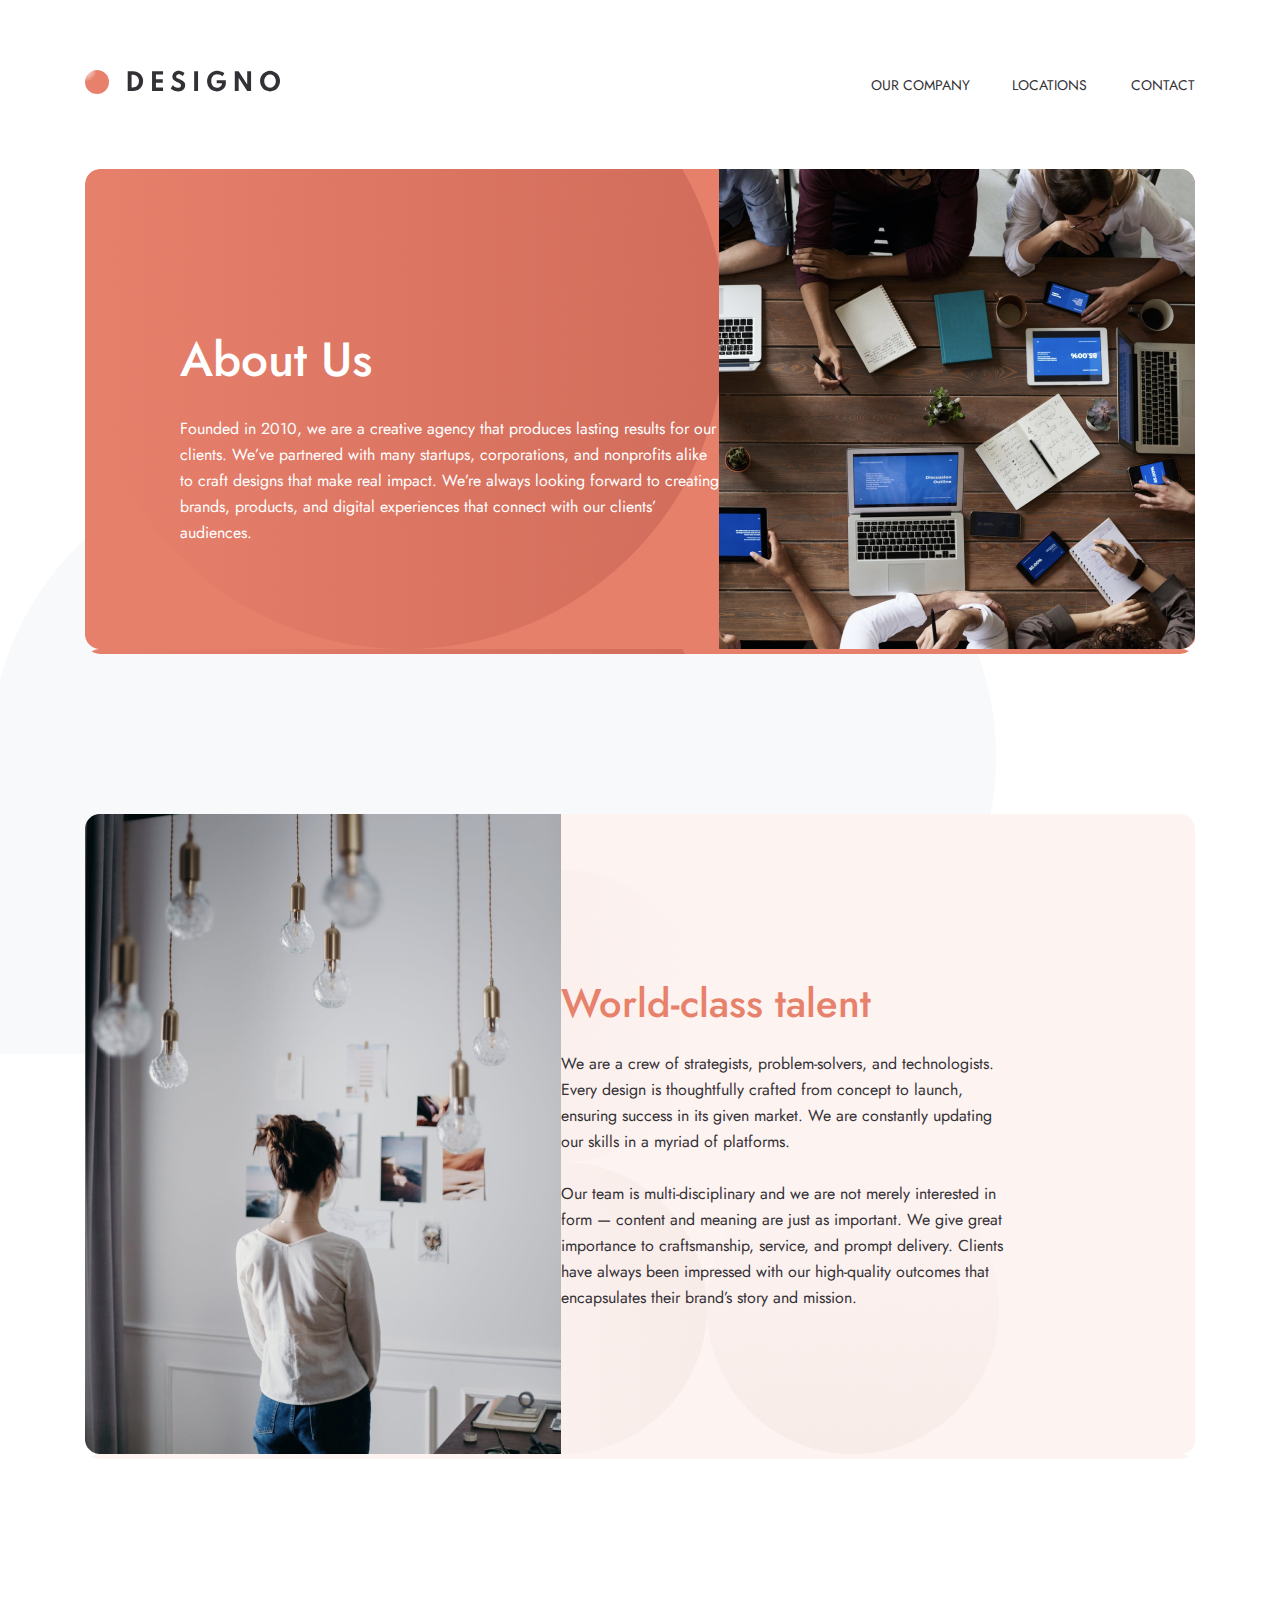
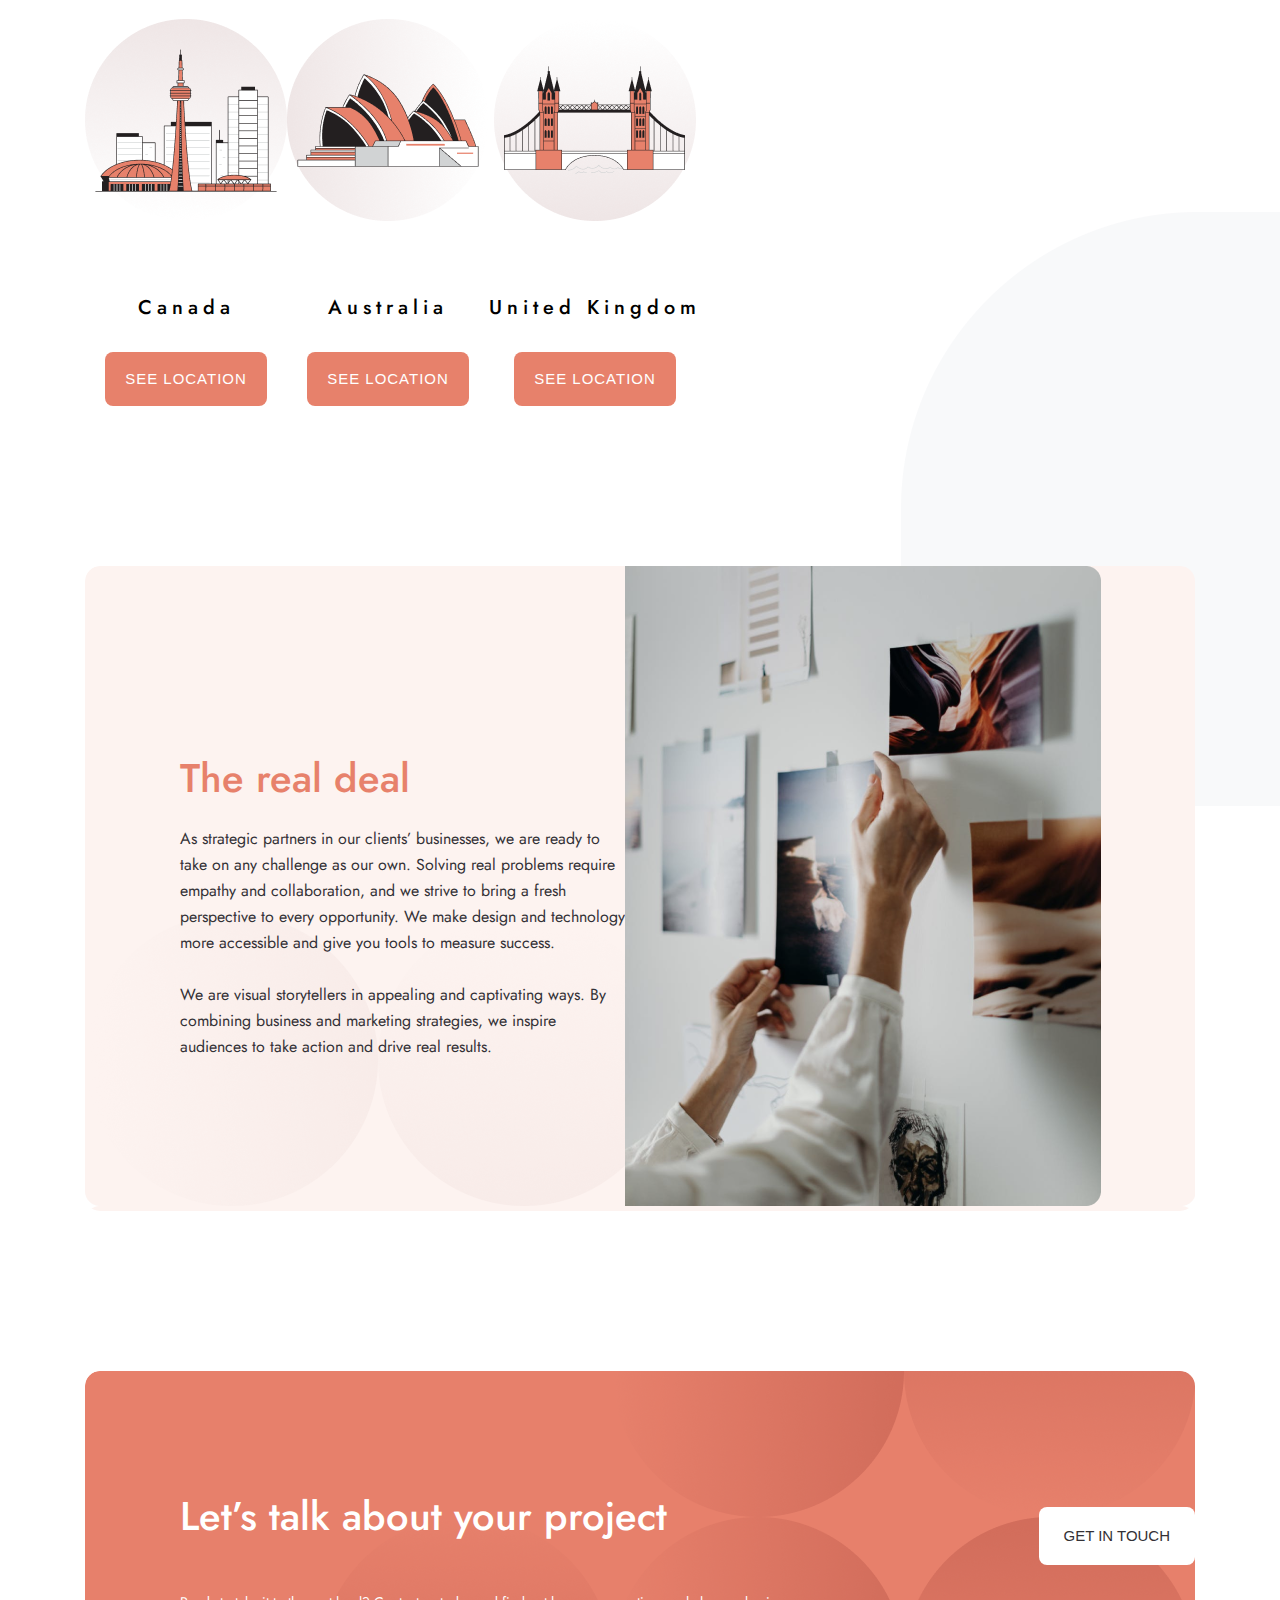
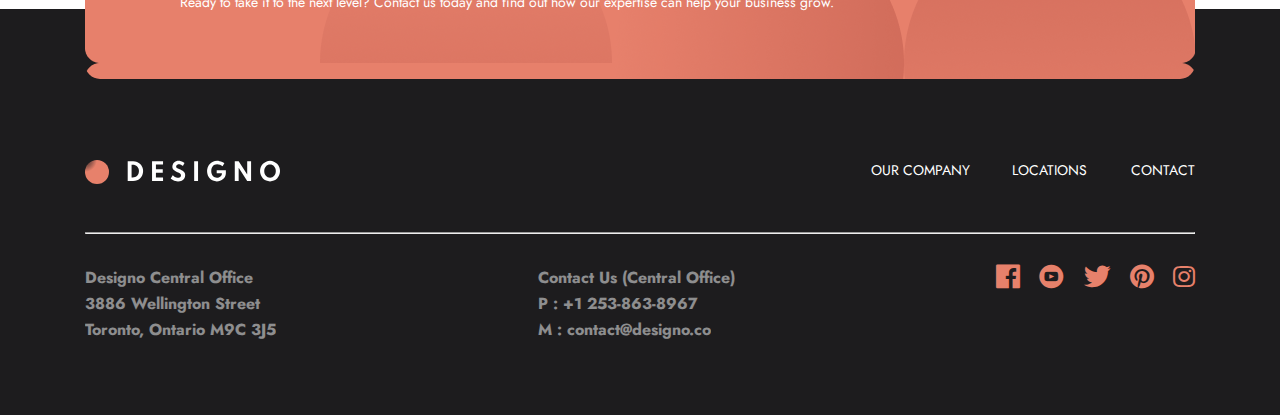
==== aboutUs.html @ 92f4d73f "changed file names" ====
<!DOCTYPE html>
<html lang="en">

<head>
    <meta charset="UTF-8">
    <meta http-equiv="X-UA-Compatible" content="IE=edge">
    <meta name="viewport" content="width=device-width, initial-scale=1.0">
    <title>Our company</title>
    <link href="https://cdn.jsdelivr.net/npm/bootstrap@5.0.2/dist/css/bootstrap.min.css" rel="stylesheet"
        integrity="sha384-EVSTQN3/azprG1Anm3QDgpJLIm9Nao0Yz1ztcQTwFspd3yD65VohhpuuCOmLASjC" crossorigin="anonymous">
        <link rel="stylesheet" href="css/min-main.css">
        <link rel="stylesheet" href="css/min-responcive.css">
    <link rel="icon" href="./img/favicon.svg" type="image/x-icon">

</head>

<body>
    <!-- Header -->

    <header id="mainHeader" class="main-header">
        <div class="container">
            <div class="row">
                <div class="col-lg-4">
                    <a href="homePage.html"
                        class="logo"><img class="multi-logo" src="./img/logo.svg" alt="designo-multi-logo"></a>
                </div>
                <button class="menu-toggle close" onclick="closeMenu()"><img src="img/close.svg" alt="close"></button>
                <button class="menu-toggle open" onclick="openMenu()"><img src="img/menu.svg" alt="menu"></button>
                <div class="col-lg-4">
                    <nav id="mainnav" class="main-nav">
                        <a href="aboutUs.html"
                            class="main-nav-link">OUR COMPANY</a>
                        <a href="location.html"
                            class="main-nav-link">LOCATIONS</a>
                        <a href="contactUs.html"
                            class="main-nav-link">CONTACT</a>
                    </nav>
                </div>
            </div>
        </div>
    </header>



    <!-- About us -->

    <div class="container">
        <section class="about-us">
            <div class="row">
                <div class="col-lg-6 whenWasFounded">
                    <h1 class="aboutUs">About Us</h1>
                    <p class="founded">Founded in 2010, we are a creative agency that produces lasting results for our
                        clients. We’ve
                        partnered with many startups, corporations, and nonprofits alike to craft designs that make real
                        impact. We’re always looking forward to creating brands, products, and digital experiences that
                        connect with our clients’ audiences.</p>
                </div>
                <div class="col-lg-6">
                    <img src="img/groupWork.png" alt="teamWork">
                </div>
            </div>
        </section>
    </div>



    <!-- Talent -->

    <div class="container">
        <section class="talent">
            <div class="row">
                <div class="col-lg-6">
                    <img src="img/talent.png" alt="talent">
                </div>
                <div class="col-lg-6">
                    <h2 class="worldTalent">World-class talent</h2>
                    <p class="weAre">We are a crew of strategists, problem-solvers, and technologists. Every design is
                        thoughtfully
                        crafted from concept to launch, ensuring success in its given market. We are constantly updating
                        our skills in a myriad of platforms. <br> <br>

                        Our team is multi-disciplinary and we are not merely interested in form — content and meaning
                        are just as important. We give great importance to craftsmanship, service, and prompt delivery.
                        Clients have always been impressed with our high-quality outcomes that encapsulates their
                        brand’s story and mission.</p>
                </div>
            </div>
        </section>
    </div>


    <!-- Locations -->

    <div class="container">
        <section class="locations">
            <div class="row">
                <div class="col-lg-4">
                    <img class="capitals" src="img/canada.png" alt="canada">
                    <h3 class="capital">Canada</h3>
                    <button type="button" class="cities">See location</button>
                </div>
                <div class="col-lg-4">
                    <img class="capitals" src="img/australia.png" alt="australia">
                    <h3 class="capital">Australia</h3>
                    <button type="button" class="cities">See location</button>
                </div>
                <div class="col-lg-4">
                    <img class="capitals" src="img/united kingdom.png" alt="united kingdom">
                    <h3 class="capital">United Kingdom</h3>
                    <button type="button" class="cities">See location</button>
                </div>
            </div>
        </section>
    </div>


    <!-- Deal -->

    <div class="container">
        <section class="deal">
            <div class="row">
                <div class="col-lg-6">
                    <h4 class="realDeal">The real deal</h4>
                    <p class="businessPartners">As strategic partners in our clients’ businesses, we are ready to take on any challenge as our
                        own. Solving real problems require empathy and collaboration, and we strive to bring a fresh
                        perspective to every opportunity. We make design and technology more accessible and give you
                        tools to measure success. <br> <br>

                        We are visual storytellers in appealing and captivating ways. By combining business and
                        marketing strategies, we inspire audiences to take action and drive real results.</p>
                </div>
                <div class="col-lg-6 aboutDeal">
                    <img src="img/pageAbout fourthSection second.png" alt="deal">
                </div>
            </div>
        </section>
    </div>


    <!-- Last section -->

    <div class="container">
        <section class="last-section">
            <div class="row">
                <div class="col-lg-5">
                    <h4>Let’s talk about your project</h4>
                    <p>Ready to take it to the next level? Contact us today and find out how our expertise can help
                        your business grow.</p>
                </div>
                <div class="col-lg-4">
                    <button type="button" class="btn">Get in touch</button>
                </div>
            </div>
        </section>
    </div>

    <!-- Main footer -->

    <footer class="main-footer">
        <div class="container">
            <div class="mainFooter-top">
                <div class="row">
                    <div class="col-lg-4">
                        <a href="#"><img src="img/footer logo.svg" alt="footer logo"></a>
                    </div>
                    <hr class="logoLine">
                    <div class="col-lg-4">
                        <nav id="mainnav" class="main-footer-nav">
                            <a href="file:///C:/Users/UltraShopUZ/Documents/GitHub/designo-multi-page-website/index2.html" class="main-nav-link">OUR COMPANY</a>
                            <a href="file:///C:/Users/UltraShopUZ/Documents/GitHub/designo-multi-page-website/index3.html" class="main-nav-link">LOCATIONS</a>
                            <a href="file:///C:/Users/UltraShopUZ/Documents/GitHub/designo-multi-page-website/index4.html" class="main-nav-link">CONTACT</a>
                        </nav>
                    </div>
                </div>
            </div>
            <hr class="linkLine">
            <div class="mainFooter-bottom">
                <div class="row">
                    <div class="col-lg-4 link-info">
                        <a href="#">Designo Central Office <br>
                            3886 Wellington Street <br> Toronto, Ontario M9C 3J5</a>
                    </div>
                    <div class="col-lg-4">
                        <a href="#">Contact Us (Central Office) <br><a href="tel:+12538638967"> P : +1 253-863-8967</a>
                            <br><a href="mailto:contact@designo.co">M : contact@designo.co</a> </a>
                    </div>
                    <div class="col-lg-4 link-info">
                        <div class="social-sets">
                            <a target="_blank" href="https://www.facebook.com/"><span class="icon-facebook"></span></a>
                            <a target="_blank" href="https://www.youtube.com/"><span class="icon-you-tube"></span></a>
                            <a target="_blank" href="https://www.twitter.com/"><span class="icon-twitter"></span></a>
                            <a target="_blank" href="https://www.pinterest.com/"><span
                                    class="icon-pinterest"></span></a>
                            <a target="_blank" href="https://www.instagram.com/"><span
                                    class="icon-instagram"></span></a>
                        </div>
                    </div>
                </div>
            </div>
        </div>
    </footer>


    <script>
        const menu = document.getElementById('mainnav');
        const header = document.getElementById('mainHeader');
    

        function openMenu() {
            menu.style.display = 'block';
            header.classList = 'main-header on';
        }

        function closeMenu() {
            menu.style.display = 'none';
            header.classList = 'main-header';
        } 
    </script>

</body>

</html>
---- css/min-main.css ----
@import url(https://fonts.googleapis.com/css2?family=Jost:wght@400;500;700&display=swap);@import url(style.css);body{font-family:Jost,sans-serif;margin:0}:root{font-size:14px}.container{max-width:1110px;margin:0 auto}.row{display:flex}a{text-decoration:none}.btn{padding:18px 25px;border:none;font-size:1.07rem;font-weight:500;line-height:1.57rem;color:#333136;background-color:#fff;border-radius:8px;text-transform:uppercase;cursor:pointer;transition:all .5s ease}.btn:hover{background-color:#ffad9b;color:#fff}.main-header{padding:70px 0}.menu{display:none}.main-header .row{justify-content:space-between;align-items:center}.main-nav-link{color:#333136;font-size:1rem;display:inline-block;position:relative}.menu-toggle{display:none}.main-nav-link:hover{color:#000}.main-nav-link::after{content:'';position:absolute;bottom:-8px;left:0;width:100%;height:1px;background-color:#000;transform:scaleX(0);transition:transform .3s ease-in-out}.main-nav-link:hover::after{transform:scaleX(1)}.main-nav-link:nth-child(1){margin:0 18px}.main-nav-link:nth-child(2){margin:0 20px}.main-nav-link:nth-child(3){margin:0 0 0 20px}.menu-toggle{display:none}.intro-section{background-image:url(../img/bg1.jpg);border-radius:15px;margin-bottom:160px;position:relative}.intro-section::after{content:'';background:url(../img/bg-after-1.png);background-position:left;background-repeat:no-repeat;width:1006px;height:594px;position:absolute;bottom:-400px;left:-95px;z-index:-1}.intro-section .main-title{font-weight:500;font-size:3.42rem;line-height:48px;color:#fff;margin-bottom:11px}.intro-section .page-text{font-weight:400;font-size:1.14rem;line-height:26px;color:#fff;margin-bottom:40px}.intro-section .first{padding-top:145px;padding-left:65px}.intro-section .second{padding-left:135px;padding-top:139px}.second-section{margin-bottom:160px}.second-section .col-lg-6{position:relative}.second-article,.second-section .first-article{position:relative}.second-section .first-article{margin-bottom:24px}.second-section .col-lg-6 .texts{position:absolute;top:40%;color:#fff;text-align:center;width:100%}.second-section .design{position:relative}.second-section .design:hover::before{display:block}.second-section .design::before{content:'';position:absolute;background-color:rgba(255,173,155,.8);top:0;right:-7px;left:0;height:100%;border-radius:15px;display:none}.second-section .col-lg-6::before:hover{display:block}.second-section .appDesign{position:relative}.second-section .appDesign::before{content:'';position:absolute;background-color:rgba(255,173,155,.8);top:0;right:-7px;left:0;height:100%;border-radius:15px;display:none}.second-section .appDesign:hover::before{display:block}.second-section .graphicDesign{position:relative}.second-section .graphicDesign::before{content:'';position:absolute;background-color:rgba(255,173,155,.8);top:0;right:-7px;left:0;height:100%;border-radius:15px;display:none}.second-section .graphicDesign:hover::before{display:block}.second-section .col-lg-6 .texts h2{color:#fff;font-weight:500;font-size:2.85rem;line-height:48px;letter-spacing:2px;margin-bottom:24px}.second-section .col-lg-6 .texts p{color:#fff;font-weight:500;font-size:1.07rem;line-height:21.68px;letter-spacing:5px}.third-section::after{content:'';background:url(../img/bg-after-2.png);background-position:right;background-repeat:no-repeat;width:1006px;height:594px;position:absolute;bottom:-295px;right:-215px;z-index:-1}.third-section{margin-bottom:160px;position:relative}.third-section .col-lg-4{text-align:center}.third-section .col-lg-4 img{margin-bottom:48px}.third-section .col-lg-4 h3{margin-bottom:32px;font-size:1.42rem;font-weight:500;line-height:26px;letter-spacing:5px}.third-section .col-lg-4 p{font-size:1.14rem;font-weight:400;line-height:26px}.last-section .row{justify-content:space-between;align-items:center}.last-section{background:url('../img/last\ section\ bg.png');padding-top:72px;padding-left:95px;padding-bottom:50px;border-radius:15px;position:relative}.last-section .col-lg-5 h4{color:#fff;font-size:2.85rem;font-weight:500;line-height:40px}.last-section .col-lg-5 p{color:#fff;font-size:1.14remm;font-weight:400;line-height:26px}.last-section .col-lg-4{text-align:center}.main-footer{background-color:#1d1c1e;margin-top:-70px;padding-top:151px;padding-bottom:72px}.logoLine{display:none}.main-footer .row{justify-content:space-between}.main-footer .main-footer-nav a{color:#fff}.main-footer .mainFooter-bottom{color:#fff}.mainFooter-bottom .social-sets{text-align:end}.main-footer .main-nav-link::after{content:'';position:absolute;bottom:-8px;left:0;width:100%;height:1px;background-color:#fff;transform:scaleX(0);transition:transform .3s ease-in-out}.main-nav-link:hover::after{transform:scaleX(1)}.mainFooter-bottom .col-lg-4:not(:nth-child(3)) a{font-weight:700;font-size:1.14rem;line-height:26px;color:#fff;opacity:50%}.mainFooter-bottom .social-sets span{color:#e7816b;font-size:1.71rem;transition:all .5s ease-in-out}.mainFooter-bottom .social-sets span:hover{color:#ffad9b}.mainFooter-bottom .social-sets a:not(:nth-child(5)){margin-right:15px}hr{color:#fff;margin-top:40px;margin-bottom:31px}.about-us{background-image:url('../img/pageAbout\ firstSection.png');border-radius:15px;position:relative;margin-bottom:160px}.about-us::after{content:'';background:url(../img/bg-after-1.png);background-position:left;background-repeat:no-repeat;width:1006px;height:594px;position:absolute;bottom:-400px;left:-95px;z-index:-1}.about-us .col-lg-6:not(:nth-child(1)){text-align:end}.whenWasFounded{padding-top:135px;padding-left:95px}.about-us .aboutUs{font-weight:500;font-size:3.42rem;line-height:48px;color:#fff}.about-us .founded{color:#fff;font-weight:400;font-size:1.14rem;line-height:26px}.talent{background-image:url('../img/pageAbout\ secondSection.png');border-radius:15px;margin-bottom:160px}.talent .row{align-items:center}.worldTalent{color:#e7816b;font-size:2.85rem;font-weight:500;line-height:48px;margin-bottom:24px}.weAre{color:#333136;font-size:1.14rem;font-weight:400;line-height:26px;width:445px}.locations{position:relative;margin-bottom:160px}.locations::after{content:'';background:url(../img/bg-after-1.png);background-position:left;background-repeat:no-repeat;width:509px;height:594px;position:absolute;bottom:-400px;right:-215px;z-index:-1}.locations .row{text-align:center}.locations .capitals{margin-bottom:48px}.locations .capital{margin-bottom:32px;font-weight:500;font-size:1.42rem;line-height:26px;letter-spacing:5px}.cities{background-color:#e7816b;color:#fff;padding:16px 20px;border:none;border-radius:8px;font-size:1.07rem;font-weight:500;line-height:21.68px;letter-spacing:1px;text-transform:uppercase;transition:background-color .5s ease-in-out}.cities:hover{background-color:#ffad9b}.deal{background-image:url('../img/pageAbout\ fourthSection.png');border-radius:15px;margin-bottom:160px}.deal .row{align-items:center}.aboutDeal{text-align:end}.deal .col-lg-6:nth-child(1){padding-left:95px}.realDeal{color:#e7816b;font-size:2.85rem;font-weight:500;line-height:48px;margin-bottom:24px}.businessPartners{color:#333136;font-weight:400;font-size:1.14rem;line-height:26px;width:445px}.location{margin-bottom:32px}.location .cityNames{background-image:url('../img/local\ section\ bg.png');background-repeat:no-repeat;height:100%;border-radius:15px}.all-in-one a{color:#000;font-size:1.14rem;display:block}.all-in-one{display:flex}.all-in-one .address{width:270px;padding-top:24px;padding-left:95px}.all-in-one .contact{width:270px;padding-top:24px;padding-left:95px}.cityNames h1{padding-top:88px;padding-left:95px;color:#e7816b;font-size:2.85rem;font-weight:500}.all-in-one span{color:#000;font-size:1.14rem;font-weight:500}.location img{width:100%}.contact-us{background-image:url('../img/last\ page\ bg.png');border-radius:15px;background-repeat:no-repeat;margin-bottom:160px}.contact-us .col-lg-7 h1{color:#fff;font-weight:500;font-size:3.42rem;line-height:48px}.contact-us .col-lg-7 p{color:#fff;font-weight:400;font-size:1.14rem;line-height:26px;width:445px}.contact-us input{background-color:transparent;border:0;border-bottom:1px solid #fff;width:380px}.contact-us label{color:#fff;opacity:50%;font-weight:500;font-size:1.07rem;line-height:26px;margin-top:5px}.contact-us textarea{color:#fff;border:none;border-bottom:1px solid #fff;background-color:transparent}.contact-us .col-lg-7{padding-top:145px;padding-left:95px}.contact-us .col-lg-5{padding-top:55px;padding-bottom:55px}.buttonSubmit{margin-left:205px;margin-top:10px}.btn-buttonSubmit{color:#000;background-color:#fff;border:none;padding:17px 47px;border-radius:8px;text-transform:uppercase;font-size:1.07rem;font-weight:500;line-height:21px;letter-spacing:1px;transition:all .5s ease-in-out}.btn-buttonSubmit:hover{color:#fff;background-color:#ffad9b}.form-error,.form-error2,.form-error3{visibility:hidden;display:block;color:#fff;margin-left:270px}.yourName:focus{outline:0;border-bottom:2px solid #fff}.yourName:focus~.form-error{visibility:visible}.eMail:focus{outline:0;border-bottom:2px solid #fff}.eMail:focus~.form-error2{visibility:visible}.yourNumber:focus{outline:0;border-bottom:2px solid #fff}.yourNumber:focus~.form-error3{visibility:visible}::-webkit-input-placeholder{color:#fff;opacity:50%}::-moz-placeholder{color:#fff;opacity:50%}:-ms-input-placeholder{color:#fff;opacity:50%}:-moz-placeholder{color:#fff;opacity:50%}
---- css/min-responcive.css ----
@media(max-width:991px){.appDesign img{width:100%;height:200px;border-radius:15px}.design img{width:100%;height:200px;border-radius:15px;margin-bottom:25px}.intro-section{background-size:cover}.intro-section .page-text{margin-bottom:26px}.intro-section .second{padding-left:235px;padding-top:46px}.intro-section::after{content:none}.intro-section .first{padding-left:0;width:573px;text-align:center;margin:0 auto;padding-top:66px}.graphicDesign img{width:100%;height:200px;border-radius:15px}.graphicDesign:hover::before{right:0}.appDesign:hover::before{right:0}.design:hover::before{right:0}.third-section .col-lg-4{display:flex;align-items:center;text-align:left}.third-section::after{content:none}.third-section .director{margin-left:53px}.last-section{padding-left:0;text-align:center}.main-footer .mainFooter-bottom .col-lg-4{width:33%}.mainFooter-top .col-lg-4{width:50%}.main-header .col-lg-4{width:50%}.location .all-in-one{padding-bottom:95px}.location .maps{order:-1}.location img{height:326px;margin-bottom:31px}.contact-us{background-size:cover}.contact-us .col-lg-5{padding-left:95px}.contact-us input{margin-bottom:15px;width:475px}textarea{width:475px}.buttonSubmit{margin-left:325px}.contact-us .col-lg-7{padding-top:90px}.locations .col-lg-4{margin-bottom:80px}.locations::after{content:none}.about-us{background-size:cover}.about-us::after{content:none}.about-us .row{flex-direction:column-reverse}.about-us img{width:100%;border-top-left-radius:15px;height:320px}.about-us .whenWasFounded{padding:60px 60px;text-align:center}.talent img{width:100%;height:320px;object-fit:cover;border-top-left-radius:15px;border-top-right-radius:15px}.talent .col-lg-6 p{width:auto}.talent .col-lg-6:nth-child(2){text-align:center;padding:60px 60px}.aboutDeal{order:-1}.aboutDeal img{width:100%;object-fit:cover;border-top-left-radius:15px;border-top-right-radius:15px;height:320px}.deal .col-lg-6:nth-child(1){text-align:center;padding:60px 60px}.deal .businessPartners{width:auto}}@media(max-width:767px){.main-nav{display:none}.intro-section .main-title{font-size:2.28rem;line-height:36px}.intro-section .page-text{font-size:1.07rem;line-height:25px}.main-nav-link{display:block;font-size:16px;line-height:23px;text-align:start;margin:32px 0!important;color:#fff}.main-nav-link:hover{color:#fff;opacity:50%}.main-header.on:after{content:'';position:absolute;left:0;right:0;top:107px;height:1000px;background:#000;opacity:.5;z-index:99}.main-header .menu-toggle.open{display:block;background:0 0;border:none;color:#fff;width:24px;padding:0 35px}.main-header .menu-toggle.close{display:none;background:0 0;border:none;color:#fff;width:24px;padding:0 35px}.main-nav-link::after{content:none}.main-header.on .menu-toggle.open{display:none}.main-header.on .menu-toggle.close{display:block}.main-nav{display:none;position:absolute;top:50%;left:0;right:0;margin-top:-270px;padding:15px;text-align:center;background-color:#000;z-index:1}.main-header .row{justify-content:space-between}.main-header .col-lg-4{padding:0 10px}.intro-section{background-position:center;border-radius:0}.intro-section .second{padding-left:130px}.third-section .col-lg-4{flex-wrap:wrap}.third-section .designers{width:100%;text-align:center}.third-section .director{margin-left:0;text-align:center}.last-section .col-lg-5{padding-left:135px}.last-section .col-lg-5 h4{width:279px}.last-section .col-lg-5 p{width:279px}.last-section{padding-top:25px;padding-bottom:25px}.mainFooter-top .col-lg-4{width:100%;text-align:center;margin-bottom:40px}.logoLine{display:block}.linkLine{display:none}.main-footer .mainFooter-bottom .col-lg-4{width:100%;text-align:center;margin-bottom:40px}.main-footer .social-sets{text-align:center}.main-footer .main-footer-nav a{display:block;margin:32px auto}.main-footer .main-footer-nav a::after{content:none}.location .cityNames{background-size:cover;text-align:center}.location .all-in-one{flex-wrap:wrap}.all-in-one .address{width:100%;padding-left:0}.all-in-one .contact{width:100%;padding-left:0}.cityNames h1{padding-left:0}.about-us img{background-color:#b3b6b5;border-top-left-radius:0}.about-us{background-position:center;border-radius:0;margin-bottom:0}.talent{border-radius:0;background-position:bottom;margin-bottom:120px}.locations .col-lg-4{margin-bottom:48px}.talent img{background-color:#b3b6b5;border-radius:0}.locations{margin-bottom:120px}.aboutDeal img{background-color:#b8bdbd;padding:0;object-fit:none;border-radius:0}.deal{border-radius:0}.deal .col-lg-6:nth-child(1){padding:60px 115px}.deal .businessPartners{width:327px}.contact-us{text-align:center;border-radius:0;background-position:center;margin-bottom:120px}.contact-us .col-lg-7{padding:0;padding-top:79px}.contact-us .col-lg-7 p{padding:0 90px;width:535px}.contact-us .col-lg-5{padding-left:20px}}@media(max-width:565px){.last-section .col-lg-5{padding-left:89px}.contact-us .col-lg-7 p{width:465px;padding:0 63px}.contact-us input{width:405px}.contact-us textarea{width:405px}.buttonSubmit{margin-left:250px}}@media(max-width:480px){.about-us .whenWasFounded{padding:35px 15px}.talent .col-lg-6:nth-child(2){padding:20px 10px}.deal .businessPartners{width:285px}.last-section .col-lg-5{padding-left:35px}.last-section .col-lg-5 h4{width:238px}.last-section .col-lg-5 p{width:240px}.deal .col-lg-6:nth-child(1){padding:60px 10px}.btn{padding:15px 25px}.last-section .col-lg-5 h4{font-size:2rem}.intro-section .second{padding-left:95px}.intro-section .second img{width:100px}.second-section .col-lg-6 .texts{top:20%}.second-section{margin-bottom:35px}.third-section{margin-bottom:105px}.contact-us input{width:215px}.buttonSubmit{margin-left:0;margin-top:40px}.contact-us textarea{width:215px}.contact-us .col-lg-7 p{width:332px;padding:0 10px}.multi-logo{width:150px}}
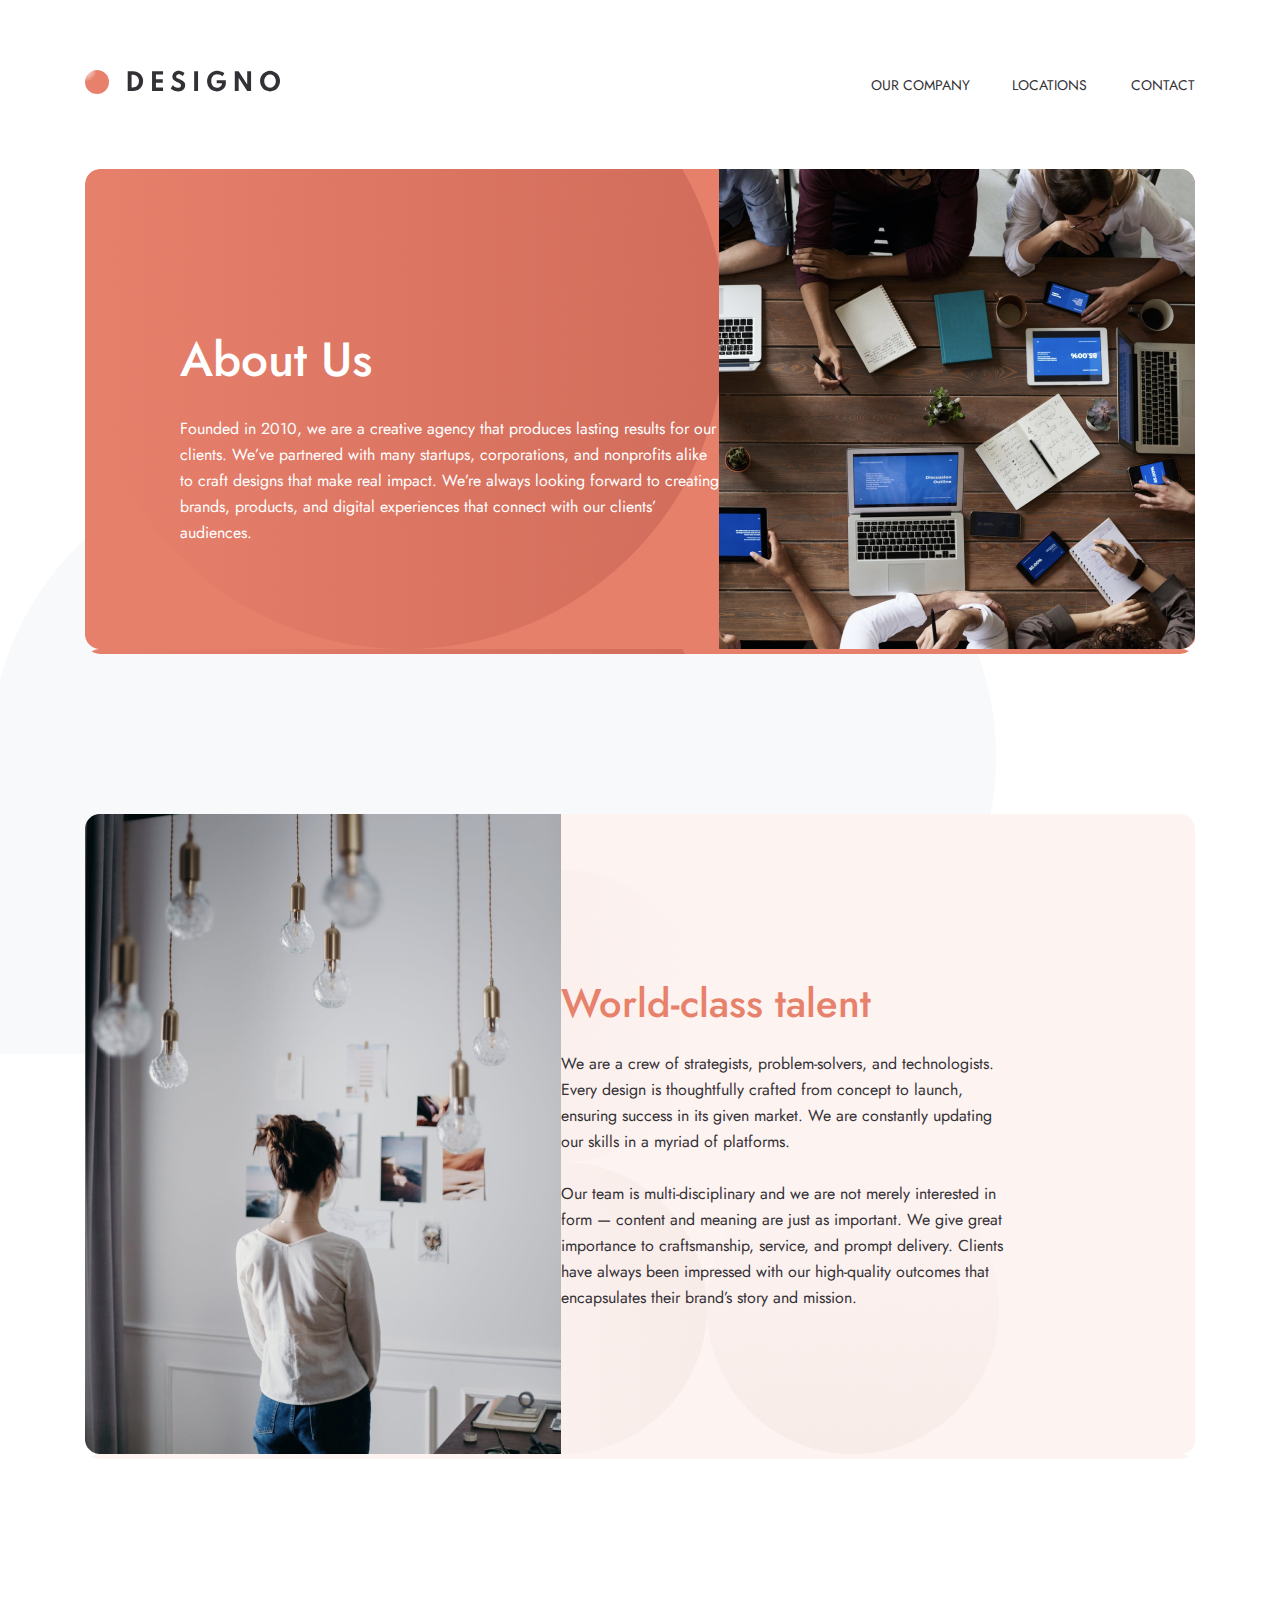
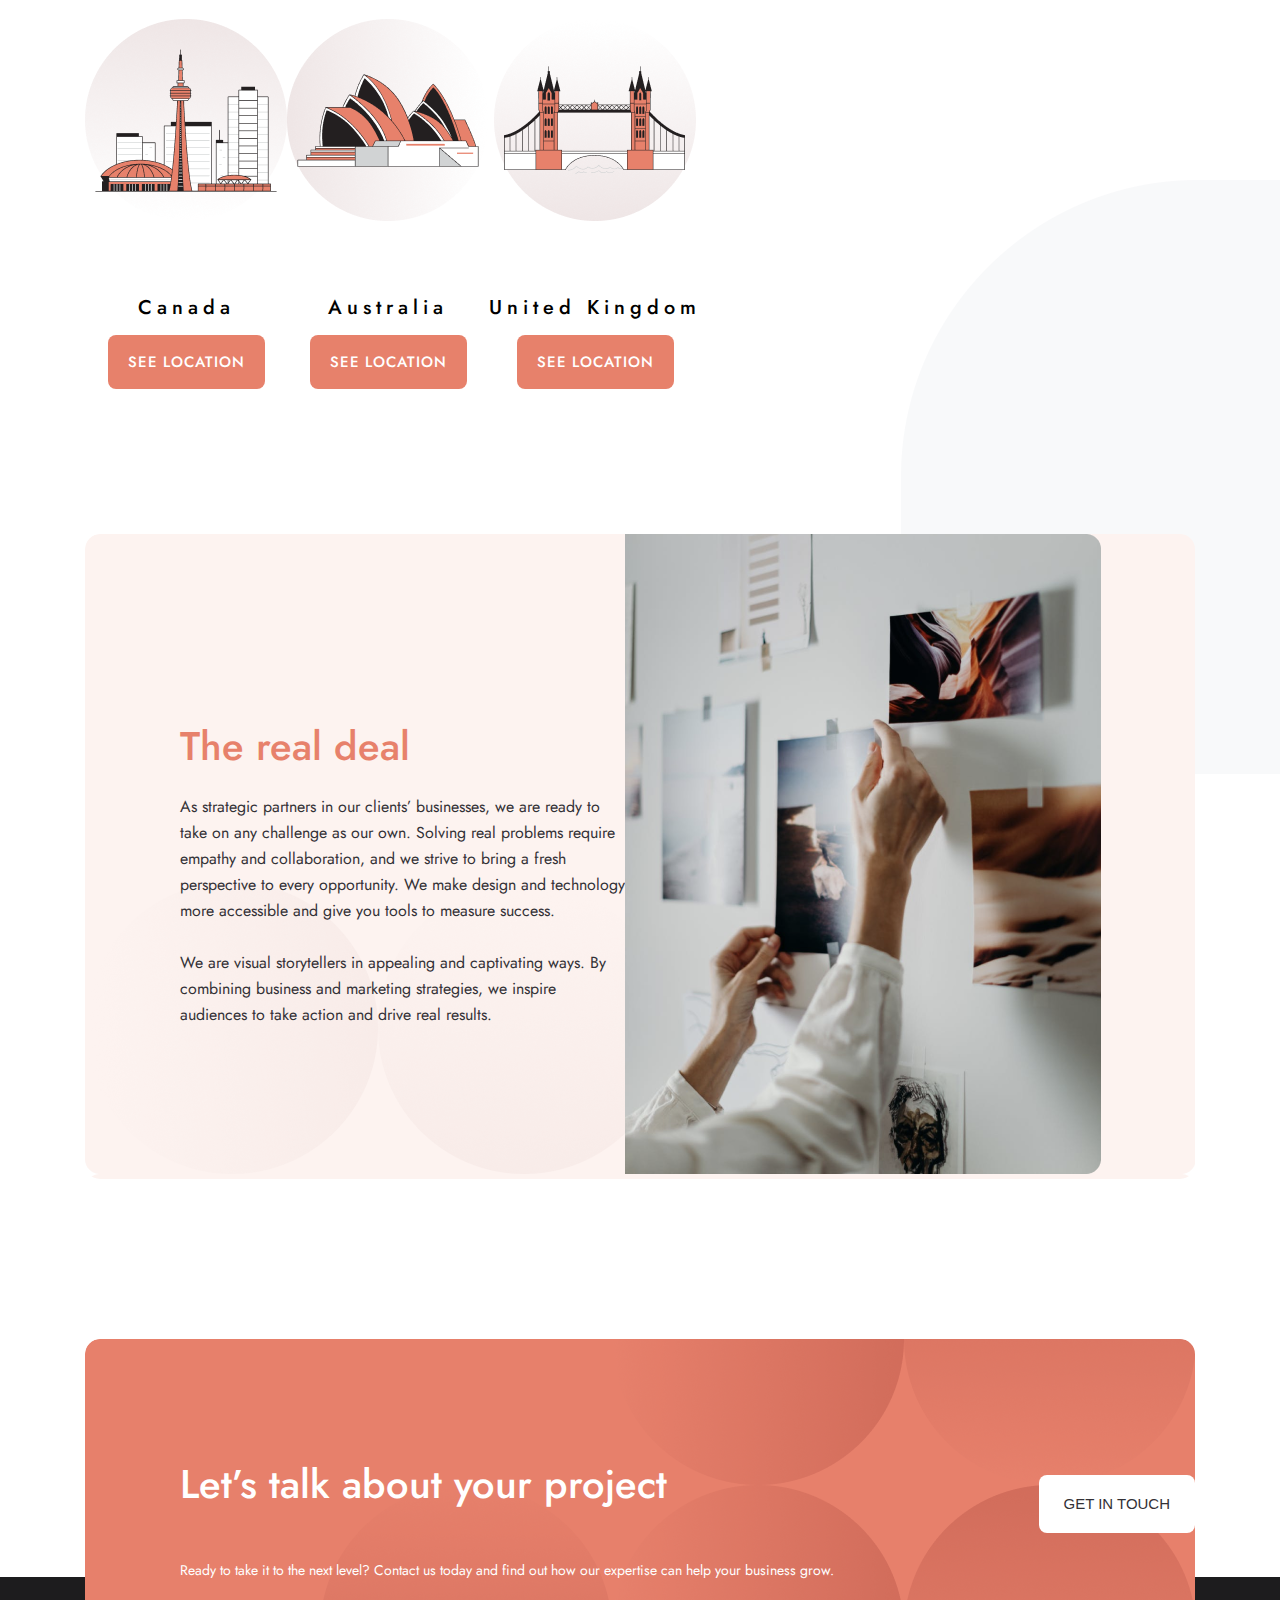
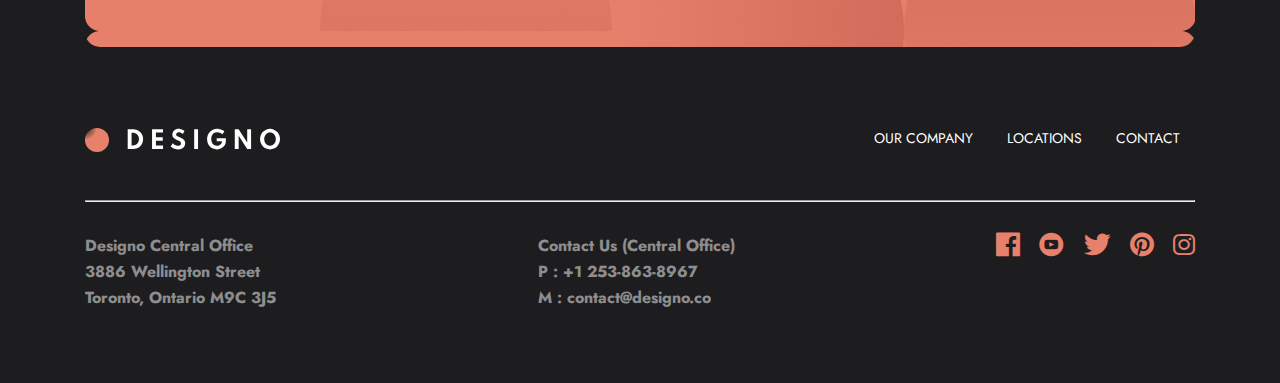
==== commit 421c9869: "added css styles" ====
--- a/aboutUs.html
+++ b/aboutUs.html
@@ -21,7 +21,7 @@
         <div class="container">
             <div class="row">
                 <div class="col-lg-4">
-                    <a href="homePage.html"
+                    <a href="index.html"
                         class="logo"><img class="multi-logo" src="./img/logo.svg" alt="designo-multi-logo"></a>
                 </div>
                 <button class="menu-toggle close" onclick="closeMenu()"><img src="img/close.svg" alt="close"></button>
@@ -97,17 +97,17 @@
                 <div class="col-lg-4">
                     <img class="capitals" src="img/canada.png" alt="canada">
                     <h3 class="capital">Canada</h3>
-                    <button type="button" class="cities">See location</button>
+                    <a href="location.html" class="cities">See location</a>
                 </div>
                 <div class="col-lg-4">
                     <img class="capitals" src="img/australia.png" alt="australia">
                     <h3 class="capital">Australia</h3>
-                    <button type="button" class="cities">See location</button>
+                    <a href="location.html" class="cities">See location</a>
                 </div>
                 <div class="col-lg-4">
                     <img class="capitals" src="img/united kingdom.png" alt="united kingdom">
                     <h3 class="capital">United Kingdom</h3>
-                    <button type="button" class="cities">See location</button>
+                    <a href="location" class="cities">See location</a>
                 </div>
             </div>
         </section>
--- a/css/min-main.css
+++ b/css/min-main.css
@@ -1 +1 @@
-@import url(https://fonts.googleapis.com/css2?family=Jost:wght@400;500;700&display=swap);@import url(style.css);body{font-family:Jost,sans-serif;margin:0}:root{font-size:14px}.container{max-width:1110px;margin:0 auto}.row{display:flex}a{text-decoration:none}.btn{padding:18px 25px;border:none;font-size:1.07rem;font-weight:500;line-height:1.57rem;color:#333136;background-color:#fff;border-radius:8px;text-transform:uppercase;cursor:pointer;transition:all .5s ease}.btn:hover{background-color:#ffad9b;color:#fff}.main-header{padding:70px 0}.menu{display:none}.main-header .row{justify-content:space-between;align-items:center}.main-nav-link{color:#333136;font-size:1rem;display:inline-block;position:relative}.menu-toggle{display:none}.main-nav-link:hover{color:#000}.main-nav-link::after{content:'';position:absolute;bottom:-8px;left:0;width:100%;height:1px;background-color:#000;transform:scaleX(0);transition:transform .3s ease-in-out}.main-nav-link:hover::after{transform:scaleX(1)}.main-nav-link:nth-child(1){margin:0 18px}.main-nav-link:nth-child(2){margin:0 20px}.main-nav-link:nth-child(3){margin:0 0 0 20px}.menu-toggle{display:none}.intro-section{background-image:url(../img/bg1.jpg);border-radius:15px;margin-bottom:160px;position:relative}.intro-section::after{content:'';background:url(../img/bg-after-1.png);background-position:left;background-repeat:no-repeat;width:1006px;height:594px;position:absolute;bottom:-400px;left:-95px;z-index:-1}.intro-section .main-title{font-weight:500;font-size:3.42rem;line-height:48px;color:#fff;margin-bottom:11px}.intro-section .page-text{font-weight:400;font-size:1.14rem;line-height:26px;color:#fff;margin-bottom:40px}.intro-section .first{padding-top:145px;padding-left:65px}.intro-section .second{padding-left:135px;padding-top:139px}.second-section{margin-bottom:160px}.second-section .col-lg-6{position:relative}.second-article,.second-section .first-article{position:relative}.second-section .first-article{margin-bottom:24px}.second-section .col-lg-6 .texts{position:absolute;top:40%;color:#fff;text-align:center;width:100%}.second-section .design{position:relative}.second-section .design:hover::before{display:block}.second-section .design::before{content:'';position:absolute;background-color:rgba(255,173,155,.8);top:0;right:-7px;left:0;height:100%;border-radius:15px;display:none}.second-section .col-lg-6::before:hover{display:block}.second-section .appDesign{position:relative}.second-section .appDesign::before{content:'';position:absolute;background-color:rgba(255,173,155,.8);top:0;right:-7px;left:0;height:100%;border-radius:15px;display:none}.second-section .appDesign:hover::before{display:block}.second-section .graphicDesign{position:relative}.second-section .graphicDesign::before{content:'';position:absolute;background-color:rgba(255,173,155,.8);top:0;right:-7px;left:0;height:100%;border-radius:15px;display:none}.second-section .graphicDesign:hover::before{display:block}.second-section .col-lg-6 .texts h2{color:#fff;font-weight:500;font-size:2.85rem;line-height:48px;letter-spacing:2px;margin-bottom:24px}.second-section .col-lg-6 .texts p{color:#fff;font-weight:500;font-size:1.07rem;line-height:21.68px;letter-spacing:5px}.third-section::after{content:'';background:url(../img/bg-after-2.png);background-position:right;background-repeat:no-repeat;width:1006px;height:594px;position:absolute;bottom:-295px;right:-215px;z-index:-1}.third-section{margin-bottom:160px;position:relative}.third-section .col-lg-4{text-align:center}.third-section .col-lg-4 img{margin-bottom:48px}.third-section .col-lg-4 h3{margin-bottom:32px;font-size:1.42rem;font-weight:500;line-height:26px;letter-spacing:5px}.third-section .col-lg-4 p{font-size:1.14rem;font-weight:400;line-height:26px}.last-section .row{justify-content:space-between;align-items:center}.last-section{background:url('../img/last\ section\ bg.png');padding-top:72px;padding-left:95px;padding-bottom:50px;border-radius:15px;position:relative}.last-section .col-lg-5 h4{color:#fff;font-size:2.85rem;font-weight:500;line-height:40px}.last-section .col-lg-5 p{color:#fff;font-size:1.14remm;font-weight:400;line-height:26px}.last-section .col-lg-4{text-align:center}.main-footer{background-color:#1d1c1e;margin-top:-70px;padding-top:151px;padding-bottom:72px}.logoLine{display:none}.main-footer .row{justify-content:space-between}.main-footer .main-footer-nav a{color:#fff}.main-footer .mainFooter-bottom{color:#fff}.mainFooter-bottom .social-sets{text-align:end}.main-footer .main-nav-link::after{content:'';position:absolute;bottom:-8px;left:0;width:100%;height:1px;background-color:#fff;transform:scaleX(0);transition:transform .3s ease-in-out}.main-nav-link:hover::after{transform:scaleX(1)}.mainFooter-bottom .col-lg-4:not(:nth-child(3)) a{font-weight:700;font-size:1.14rem;line-height:26px;color:#fff;opacity:50%}.mainFooter-bottom .social-sets span{color:#e7816b;font-size:1.71rem;transition:all .5s ease-in-out}.mainFooter-bottom .social-sets span:hover{color:#ffad9b}.mainFooter-bottom .social-sets a:not(:nth-child(5)){margin-right:15px}hr{color:#fff;margin-top:40px;margin-bottom:31px}.about-us{background-image:url('../img/pageAbout\ firstSection.png');border-radius:15px;position:relative;margin-bottom:160px}.about-us::after{content:'';background:url(../img/bg-after-1.png);background-position:left;background-repeat:no-repeat;width:1006px;height:594px;position:absolute;bottom:-400px;left:-95px;z-index:-1}.about-us .col-lg-6:not(:nth-child(1)){text-align:end}.whenWasFounded{padding-top:135px;padding-left:95px}.about-us .aboutUs{font-weight:500;font-size:3.42rem;line-height:48px;color:#fff}.about-us .founded{color:#fff;font-weight:400;font-size:1.14rem;line-height:26px}.talent{background-image:url('../img/pageAbout\ secondSection.png');border-radius:15px;margin-bottom:160px}.talent .row{align-items:center}.worldTalent{color:#e7816b;font-size:2.85rem;font-weight:500;line-height:48px;margin-bottom:24px}.weAre{color:#333136;font-size:1.14rem;font-weight:400;line-height:26px;width:445px}.locations{position:relative;margin-bottom:160px}.locations::after{content:'';background:url(../img/bg-after-1.png);background-position:left;background-repeat:no-repeat;width:509px;height:594px;position:absolute;bottom:-400px;right:-215px;z-index:-1}.locations .row{text-align:center}.locations .capitals{margin-bottom:48px}.locations .capital{margin-bottom:32px;font-weight:500;font-size:1.42rem;line-height:26px;letter-spacing:5px}.cities{background-color:#e7816b;color:#fff;padding:16px 20px;border:none;border-radius:8px;font-size:1.07rem;font-weight:500;line-height:21.68px;letter-spacing:1px;text-transform:uppercase;transition:background-color .5s ease-in-out}.cities:hover{background-color:#ffad9b}.deal{background-image:url('../img/pageAbout\ fourthSection.png');border-radius:15px;margin-bottom:160px}.deal .row{align-items:center}.aboutDeal{text-align:end}.deal .col-lg-6:nth-child(1){padding-left:95px}.realDeal{color:#e7816b;font-size:2.85rem;font-weight:500;line-height:48px;margin-bottom:24px}.businessPartners{color:#333136;font-weight:400;font-size:1.14rem;line-height:26px;width:445px}.location{margin-bottom:32px}.location .cityNames{background-image:url('../img/local\ section\ bg.png');background-repeat:no-repeat;height:100%;border-radius:15px}.all-in-one a{color:#000;font-size:1.14rem;display:block}.all-in-one{display:flex}.all-in-one .address{width:270px;padding-top:24px;padding-left:95px}.all-in-one .contact{width:270px;padding-top:24px;padding-left:95px}.cityNames h1{padding-top:88px;padding-left:95px;color:#e7816b;font-size:2.85rem;font-weight:500}.all-in-one span{color:#000;font-size:1.14rem;font-weight:500}.location img{width:100%}.contact-us{background-image:url('../img/last\ page\ bg.png');border-radius:15px;background-repeat:no-repeat;margin-bottom:160px}.contact-us .col-lg-7 h1{color:#fff;font-weight:500;font-size:3.42rem;line-height:48px}.contact-us .col-lg-7 p{color:#fff;font-weight:400;font-size:1.14rem;line-height:26px;width:445px}.contact-us input{background-color:transparent;border:0;border-bottom:1px solid #fff;width:380px}.contact-us label{color:#fff;opacity:50%;font-weight:500;font-size:1.07rem;line-height:26px;margin-top:5px}.contact-us textarea{color:#fff;border:none;border-bottom:1px solid #fff;background-color:transparent}.contact-us .col-lg-7{padding-top:145px;padding-left:95px}.contact-us .col-lg-5{padding-top:55px;padding-bottom:55px}.buttonSubmit{margin-left:205px;margin-top:10px}.btn-buttonSubmit{color:#000;background-color:#fff;border:none;padding:17px 47px;border-radius:8px;text-transform:uppercase;font-size:1.07rem;font-weight:500;line-height:21px;letter-spacing:1px;transition:all .5s ease-in-out}.btn-buttonSubmit:hover{color:#fff;background-color:#ffad9b}.form-error,.form-error2,.form-error3{visibility:hidden;display:block;color:#fff;margin-left:270px}.yourName:focus{outline:0;border-bottom:2px solid #fff}.yourName:focus~.form-error{visibility:visible}.eMail:focus{outline:0;border-bottom:2px solid #fff}.eMail:focus~.form-error2{visibility:visible}.yourNumber:focus{outline:0;border-bottom:2px solid #fff}.yourNumber:focus~.form-error3{visibility:visible}::-webkit-input-placeholder{color:#fff;opacity:50%}::-moz-placeholder{color:#fff;opacity:50%}:-ms-input-placeholder{color:#fff;opacity:50%}:-moz-placeholder{color:#fff;opacity:50%}+@import url(https://fonts.googleapis.com/css2?family=Jost:wght@400;500;700&display=swap);@import url(style.css);body{font-family:Jost,sans-serif;margin:0}:root{font-size:14px}.container{max-width:1110px;margin:0 auto}.row{display:flex}a{text-decoration:none}.btn{padding:18px 25px;border:none;font-size:1.07rem;font-weight:500;line-height:1.57rem;color:#333136;background-color:#fff;border-radius:8px;text-transform:uppercase;cursor:pointer;transition:all .5s ease}.btn:hover{background-color:#ffad9b;color:#fff}.main-header{padding:70px 0}.menu{display:none}.main-header .row{justify-content:space-between;align-items:center}.main-nav-link{color:#333136;font-size:1rem;display:inline-block;position:relative}.menu-toggle{display:none}.main-nav-link:hover{color:#000}.main-nav-link::after{content:'';position:absolute;bottom:-8px;left:0;width:100%;height:1px;background-color:#000;transform:scaleX(0);transition:transform .3s ease-in-out}.main-nav-link:hover::after{transform:scaleX(1)}.main-nav-link:nth-child(1){margin:0 18px}.main-nav-link:nth-child(2){margin:0 20px}.main-nav-link:nth-child(3){margin:0 0 0 20px}.menu-toggle{display:none}.intro-section{background-image:url(../img/bg1.jpg);border-radius:15px;margin-bottom:160px;position:relative}.intro-section::after{content:'';background:url(../img/bg-after-1.png);background-position:left;background-repeat:no-repeat;width:1006px;height:594px;position:absolute;bottom:-400px;left:-95px;z-index:-1}.intro-section .main-title{font-weight:500;font-size:3.42rem;line-height:48px;color:#fff;margin-bottom:11px}.intro-section .page-text{font-weight:400;font-size:1.14rem;line-height:26px;color:#fff;margin-bottom:40px}.intro-section .first{padding-top:145px;padding-left:65px}.intro-section .second{padding-left:135px;padding-top:139px}.second-section{margin-bottom:160px}.second-section .col-lg-6{position:relative}.second-article,.second-section .first-article{position:relative}.second-section .first-article{margin-bottom:24px}.second-section .col-lg-6 .texts{position:absolute;top:40%;color:#fff;text-align:center;width:100%}.second-section .design{position:relative}.second-section .design:hover::before{display:block}.second-section .design::before{content:'';position:absolute;background-color:rgba(255,173,155,.8);top:0;right:-7px;left:0;height:100%;border-radius:15px;display:none}.second-section .col-lg-6::before:hover{display:block}.second-section .appDesign{position:relative}.second-section .appDesign::before{content:'';position:absolute;background-color:rgba(255,173,155,.8);top:0;right:-7px;left:0;height:100%;border-radius:15px;display:none}.second-section .appDesign:hover::before{display:block}.second-section .graphicDesign{position:relative}.second-section .graphicDesign::before{content:'';position:absolute;background-color:rgba(255,173,155,.8);top:0;right:-7px;left:0;height:100%;border-radius:15px;display:none}.second-section .graphicDesign:hover::before{display:block}.second-section .col-lg-6 .texts h2{color:#fff;font-weight:500;font-size:2.85rem;line-height:48px;letter-spacing:2px;margin-bottom:24px}.second-section .col-lg-6 .texts p{color:#fff;font-weight:500;font-size:1.07rem;line-height:21.68px;letter-spacing:5px}.third-section::after{content:'';background:url(../img/bg-after-2.png);background-position:right;background-repeat:no-repeat;width:1006px;height:594px;position:absolute;bottom:-295px;right:-215px;z-index:-1}.third-section{margin-bottom:160px;position:relative}.third-section .col-lg-4{text-align:center}.third-section .col-lg-4 img{margin-bottom:48px}.third-section .col-lg-4 h3{margin-bottom:32px;font-size:1.42rem;font-weight:500;line-height:26px;letter-spacing:5px}.third-section .col-lg-4 p{font-size:1.14rem;font-weight:400;line-height:26px}.last-section .row{justify-content:space-between;align-items:center}.last-section{background:url('../img/last\ section\ bg.png');padding-top:72px;padding-left:95px;padding-bottom:50px;border-radius:15px;position:relative}.last-section .col-lg-5 h4{color:#fff;font-size:2.85rem;font-weight:500;line-height:40px}.last-section .col-lg-5 p{color:#fff;font-size:1.14remm;font-weight:400;line-height:26px}.last-section .col-lg-4{text-align:center}.main-footer{background-color:#1d1c1e;margin-top:-70px;padding-top:151px;padding-bottom:72px}.logoLine{display:none}.main-footer .row{justify-content:space-between}.main-footer .main-footer-nav a{color:#fff;margin: 0 15px;}.main-footer .mainFooter-bottom{color:#fff}.mainFooter-bottom .social-sets{text-align:end}.main-footer .main-nav-link::after{content:'';position:absolute;bottom:-8px;left:0;width:100%;height:1px;background-color:#fff;transform:scaleX(0);transition:transform .3s ease-in-out}.main-nav-link:hover::after{transform:scaleX(1)}.mainFooter-bottom .col-lg-4:not(:nth-child(3)) a{font-weight:700;font-size:1.14rem;line-height:26px;color:#fff;opacity:50%}.mainFooter-bottom .social-sets span{color:#e7816b;font-size:1.71rem;transition:all .5s ease-in-out}.mainFooter-bottom .social-sets span:hover{color:#ffad9b}.mainFooter-bottom .social-sets a:not(:nth-child(5)){margin-right:15px}hr{color:#fff;margin-top:40px;margin-bottom:31px}.about-us{background-image:url('../img/pageAbout\ firstSection.png');border-radius:15px;position:relative;margin-bottom:160px}.about-us::after{content:'';background:url(../img/bg-after-1.png);background-position:left;background-repeat:no-repeat;width:1006px;height:594px;position:absolute;bottom:-400px;left:-95px;z-index:-1}.about-us .col-lg-6:not(:nth-child(1)){text-align:end}.whenWasFounded{padding-top:135px;padding-left:95px}.about-us .aboutUs{font-weight:500;font-size:3.42rem;line-height:48px;color:#fff}.about-us .founded{color:#fff;font-weight:400;font-size:1.14rem;line-height:26px}.talent{background-image:url('../img/pageAbout\ secondSection.png');border-radius:15px;margin-bottom:160px}.talent .row{align-items:center}.worldTalent{color:#e7816b;font-size:2.85rem;font-weight:500;line-height:48px;margin-bottom:24px}.weAre{color:#333136;font-size:1.14rem;font-weight:400;line-height:26px;width:445px}.locations{position:relative;margin-bottom:160px}.locations::after{content:'';background:url(../img/bg-after-1.png);background-position:left;background-repeat:no-repeat;width:509px;height:594px;position:absolute;bottom:-400px;right:-215px;z-index:-1}.locations .row{text-align:center}.locations .capitals{margin-bottom:48px}.locations .capital{margin-bottom:32px;font-weight:500;font-size:1.42rem;line-height:26px;letter-spacing:5px}.cities{background-color:#e7816b;color:#fff;padding:16px 20px;border:none;border-radius:8px;font-size:1.07rem;font-weight:500;line-height:21.68px;letter-spacing:1px;text-transform:uppercase;transition:background-color .5s ease-in-out}.cities:hover{background-color:#ffad9b;color: #fff;}.deal{background-image:url('../img/pageAbout\ fourthSection.png');border-radius:15px;margin-bottom:160px}.deal .row{align-items:center}.aboutDeal{text-align:end}.deal .col-lg-6:nth-child(1){padding-left:95px}.realDeal{color:#e7816b;font-size:2.85rem;font-weight:500;line-height:48px;margin-bottom:24px}.businessPartners{color:#333136;font-weight:400;font-size:1.14rem;line-height:26px;width:445px}.location{margin-bottom:32px}.location .cityNames{background-image:url('../img/local\ section\ bg.png');background-repeat:no-repeat;height:100%;border-radius:15px}.all-in-one a{color:#000;font-size:1.14rem;display:block}.all-in-one{display:flex}.all-in-one .address{width:270px;padding-top:24px;padding-left:95px}.all-in-one .contact{width:270px;padding-top:24px;padding-left:95px}.cityNames h1{padding-top:88px;padding-left:95px;color:#e7816b;font-size:2.85rem;font-weight:500}.all-in-one span{color:#000;font-size:1.14rem;font-weight:500}.location img{width:100%}.contact-us{background-image:url('../img/last\ page\ bg.png');border-radius:15px;background-repeat:no-repeat;margin-bottom:160px}.contact-us .col-lg-7 h1{color:#fff;font-weight:500;font-size:3.42rem;line-height:48px}.contact-us .col-lg-7 p{color:#fff;font-weight:400;font-size:1.14rem;line-height:26px;width:445px}.contact-us input{background-color:transparent;border:0;border-bottom:1px solid #fff;width:380px}.contact-us label{color:#fff;opacity:50%;font-weight:500;font-size:1.07rem;line-height:26px;margin-top:5px}.contact-us textarea{color:#fff;border:none;border-bottom:1px solid #fff;background-color:transparent}.contact-us .col-lg-7{padding-top:145px;padding-left:95px}.contact-us .col-lg-5{padding-top:55px;padding-bottom:55px}.buttonSubmit{margin-left:205px;margin-top:10px}.btn-buttonSubmit{color:#000;background-color:#fff;border:none;padding:17px 47px;border-radius:8px;text-transform:uppercase;font-size:1.07rem;font-weight:500;line-height:21px;letter-spacing:1px;transition:all .5s ease-in-out}.btn-buttonSubmit:hover{color:#fff;background-color:#ffad9b}.form-error,.form-error2,.form-error3{visibility:hidden;display:block;color:#fff;margin-left:270px}.yourName:focus{outline:0;border-bottom:2px solid #fff}.yourName:focus~.form-error{visibility:visible}.eMail:focus{outline:0;border-bottom:2px solid #fff}.eMail:focus~.form-error2{visibility:visible}.yourNumber:focus{outline:0;border-bottom:2px solid #fff}.yourNumber:focus~.form-error3{visibility:visible}::-webkit-input-placeholder{color:#fff;opacity:50%}::-moz-placeholder{color:#fff;opacity:50%}:-ms-input-placeholder{color:#fff;opacity:50%}:-moz-placeholder{color:#fff;opacity:50%}--- a/css/min-responcive.css
+++ b/css/min-responcive.css
@@ -1 +1 @@
-@media(max-width:991px){.appDesign img{width:100%;height:200px;border-radius:15px}.design img{width:100%;height:200px;border-radius:15px;margin-bottom:25px}.intro-section{background-size:cover}.intro-section .page-text{margin-bottom:26px}.intro-section .second{padding-left:235px;padding-top:46px}.intro-section::after{content:none}.intro-section .first{padding-left:0;width:573px;text-align:center;margin:0 auto;padding-top:66px}.graphicDesign img{width:100%;height:200px;border-radius:15px}.graphicDesign:hover::before{right:0}.appDesign:hover::before{right:0}.design:hover::before{right:0}.third-section .col-lg-4{display:flex;align-items:center;text-align:left}.third-section::after{content:none}.third-section .director{margin-left:53px}.last-section{padding-left:0;text-align:center}.main-footer .mainFooter-bottom .col-lg-4{width:33%}.mainFooter-top .col-lg-4{width:50%}.main-header .col-lg-4{width:50%}.location .all-in-one{padding-bottom:95px}.location .maps{order:-1}.location img{height:326px;margin-bottom:31px}.contact-us{background-size:cover}.contact-us .col-lg-5{padding-left:95px}.contact-us input{margin-bottom:15px;width:475px}textarea{width:475px}.buttonSubmit{margin-left:325px}.contact-us .col-lg-7{padding-top:90px}.locations .col-lg-4{margin-bottom:80px}.locations::after{content:none}.about-us{background-size:cover}.about-us::after{content:none}.about-us .row{flex-direction:column-reverse}.about-us img{width:100%;border-top-left-radius:15px;height:320px}.about-us .whenWasFounded{padding:60px 60px;text-align:center}.talent img{width:100%;height:320px;object-fit:cover;border-top-left-radius:15px;border-top-right-radius:15px}.talent .col-lg-6 p{width:auto}.talent .col-lg-6:nth-child(2){text-align:center;padding:60px 60px}.aboutDeal{order:-1}.aboutDeal img{width:100%;object-fit:cover;border-top-left-radius:15px;border-top-right-radius:15px;height:320px}.deal .col-lg-6:nth-child(1){text-align:center;padding:60px 60px}.deal .businessPartners{width:auto}}@media(max-width:767px){.main-nav{display:none}.intro-section .main-title{font-size:2.28rem;line-height:36px}.intro-section .page-text{font-size:1.07rem;line-height:25px}.main-nav-link{display:block;font-size:16px;line-height:23px;text-align:start;margin:32px 0!important;color:#fff}.main-nav-link:hover{color:#fff;opacity:50%}.main-header.on:after{content:'';position:absolute;left:0;right:0;top:107px;height:1000px;background:#000;opacity:.5;z-index:99}.main-header .menu-toggle.open{display:block;background:0 0;border:none;color:#fff;width:24px;padding:0 35px}.main-header .menu-toggle.close{display:none;background:0 0;border:none;color:#fff;width:24px;padding:0 35px}.main-nav-link::after{content:none}.main-header.on .menu-toggle.open{display:none}.main-header.on .menu-toggle.close{display:block}.main-nav{display:none;position:absolute;top:50%;left:0;right:0;margin-top:-270px;padding:15px;text-align:center;background-color:#000;z-index:1}.main-header .row{justify-content:space-between}.main-header .col-lg-4{padding:0 10px}.intro-section{background-position:center;border-radius:0}.intro-section .second{padding-left:130px}.third-section .col-lg-4{flex-wrap:wrap}.third-section .designers{width:100%;text-align:center}.third-section .director{margin-left:0;text-align:center}.last-section .col-lg-5{padding-left:135px}.last-section .col-lg-5 h4{width:279px}.last-section .col-lg-5 p{width:279px}.last-section{padding-top:25px;padding-bottom:25px}.mainFooter-top .col-lg-4{width:100%;text-align:center;margin-bottom:40px}.logoLine{display:block}.linkLine{display:none}.main-footer .mainFooter-bottom .col-lg-4{width:100%;text-align:center;margin-bottom:40px}.main-footer .social-sets{text-align:center}.main-footer .main-footer-nav a{display:block;margin:32px auto}.main-footer .main-footer-nav a::after{content:none}.location .cityNames{background-size:cover;text-align:center}.location .all-in-one{flex-wrap:wrap}.all-in-one .address{width:100%;padding-left:0}.all-in-one .contact{width:100%;padding-left:0}.cityNames h1{padding-left:0}.about-us img{background-color:#b3b6b5;border-top-left-radius:0}.about-us{background-position:center;border-radius:0;margin-bottom:0}.talent{border-radius:0;background-position:bottom;margin-bottom:120px}.locations .col-lg-4{margin-bottom:48px}.talent img{background-color:#b3b6b5;border-radius:0}.locations{margin-bottom:120px}.aboutDeal img{background-color:#b8bdbd;padding:0;object-fit:none;border-radius:0}.deal{border-radius:0}.deal .col-lg-6:nth-child(1){padding:60px 115px}.deal .businessPartners{width:327px}.contact-us{text-align:center;border-radius:0;background-position:center;margin-bottom:120px}.contact-us .col-lg-7{padding:0;padding-top:79px}.contact-us .col-lg-7 p{padding:0 90px;width:535px}.contact-us .col-lg-5{padding-left:20px}}@media(max-width:565px){.last-section .col-lg-5{padding-left:89px}.contact-us .col-lg-7 p{width:465px;padding:0 63px}.contact-us input{width:405px}.contact-us textarea{width:405px}.buttonSubmit{margin-left:250px}}@media(max-width:480px){.about-us .whenWasFounded{padding:35px 15px}.talent .col-lg-6:nth-child(2){padding:20px 10px}.deal .businessPartners{width:285px}.last-section .col-lg-5{padding-left:35px}.last-section .col-lg-5 h4{width:238px}.last-section .col-lg-5 p{width:240px}.deal .col-lg-6:nth-child(1){padding:60px 10px}.btn{padding:15px 25px}.last-section .col-lg-5 h4{font-size:2rem}.intro-section .second{padding-left:95px}.intro-section .second img{width:100px}.second-section .col-lg-6 .texts{top:20%}.second-section{margin-bottom:35px}.third-section{margin-bottom:105px}.contact-us input{width:215px}.buttonSubmit{margin-left:0;margin-top:40px}.contact-us textarea{width:215px}.contact-us .col-lg-7 p{width:332px;padding:0 10px}.multi-logo{width:150px}}+@media(max-width:991px){.appDesign img{width:100%;height:200px;border-radius:15px}.design img{width:100%;height:200px;border-radius:15px;margin-bottom:25px}.intro-section{background-size:cover}.intro-section .page-text{margin-bottom:26px}.intro-section .second{padding-left:235px;padding-top:46px}.intro-section::after{content:none}.intro-section .first{padding-left:0;width:573px;text-align:center;margin:0 auto;padding-top:66px}.graphicDesign img{width:100%;height:200px;border-radius:15px}.graphicDesign:hover::before{right:0}.appDesign:hover::before{right:0}.design:hover::before{right:0}.third-section .col-lg-4{display:flex;align-items:center;text-align:left}.third-section::after{content:none}.third-section .director{margin-left:53px}.last-section{padding-left:0;text-align:center}.main-footer .mainFooter-bottom .col-lg-4{width:33%}.mainFooter-top .col-lg-4{width:50%}.main-header .col-lg-4{width:50%}.location .all-in-one{padding-bottom:95px}.location .maps{order:-1}.location img{height:326px;margin-bottom:31px}.contact-us{background-size:cover}.contact-us .col-lg-5{padding-left:95px}.contact-us input{margin-bottom:15px;width:475px}textarea{width:475px}.buttonSubmit{margin-left:325px}.contact-us .col-lg-7{padding-top:90px}.locations .col-lg-4{margin-bottom:80px}.locations::after{content:none}.about-us{background-size:cover}.about-us::after{content:none}.about-us .row{flex-direction:column-reverse}.about-us img{width:100%;border-top-left-radius:15px;height:320px}.about-us .whenWasFounded{padding:60px 60px;text-align:center}.talent img{width:100%;height:320px;object-fit:cover;border-top-left-radius:15px;border-top-right-radius:15px}.talent .col-lg-6 p{width:auto}.talent .col-lg-6:nth-child(2){text-align:center;padding:60px 60px}.aboutDeal{order:-1}.aboutDeal img{width:100%;object-fit:cover;border-top-left-radius:15px;border-top-right-radius:15px;height:320px}.deal .col-lg-6:nth-child(1){text-align:center;padding:60px 60px}.deal .businessPartners{width:auto}}@media(max-width:767px){.main-nav{display:none}.intro-section .main-title{font-size:2.28rem;line-height:36px}.intro-section .page-text{font-size:1.07rem;line-height:25px}.main-nav .main-nav-link{display:block;font-size:16px;line-height:23px;text-align:start;margin:32px 0!important;color:#fff}.main-nav-link:hover{color:#fff;opacity:50%}.main-header.on:after{content:'';position:absolute;left:0;right:0;top:107px;height:1000px;background:#000;opacity:.5;z-index:99}.main-header .menu-toggle.open{display:block;background:0 0;border:none;color:#fff;width:24px;padding:0 35px}.main-header .menu-toggle.close{display:none;background:0 0;border:none;color:#fff;width:24px;padding:0 35px}.main-nav-link::after{content:none}.main-header.on .menu-toggle.open{display:none}.main-header.on .menu-toggle.close{display:block}.main-nav{display:none;position:absolute;top:50%;left:0;right:0;margin-top:-270px;padding:15px;text-align:center;background-color:#000;z-index:1}.main-header .row{justify-content:space-between}.main-header .col-lg-4{padding:0 10px}.intro-section{background-position:center;border-radius:0}.intro-section .second{padding-left:130px}.third-section .col-lg-4{flex-wrap:wrap}.third-section .designers{width:100%;text-align:center}.third-section .director{margin-left:0;text-align:center}.last-section .col-lg-5{padding-left:135px}.last-section .col-lg-5 h4{width:279px}.last-section .col-lg-5 p{width:279px}.last-section{padding-top:25px;padding-bottom:25px}.mainFooter-top .col-lg-4{width:100%;text-align:center;margin-bottom:40px}.logoLine{display:block}.linkLine{display:none}.main-footer .mainFooter-bottom .col-lg-4{width:100%;text-align:center;margin-bottom:40px}.main-footer .social-sets{text-align:center}.main-footer .main-footer-nav a{display:block;margin:32px auto}.main-footer .main-footer-nav a::after{content:none}.location .cityNames{background-size:cover;text-align:center}.location .all-in-one{flex-wrap:wrap}.all-in-one .address{width:100%;padding-left:0}.all-in-one .contact{width:100%;padding-left:0}.cityNames h1{padding-left:0}.about-us img{background-color:#b3b6b5;border-top-left-radius:0}.about-us{background-position:center;border-radius:0;margin-bottom:0}.talent{border-radius:0;background-position:bottom;margin-bottom:120px}.locations .col-lg-4{margin-bottom:48px}.talent img{background-color:#b3b6b5;border-radius:0}.locations{margin-bottom:120px}.aboutDeal img{background-color:#b8bdbd;padding:0;object-fit:none;border-radius:0}.deal{border-radius:0}.deal .col-lg-6:nth-child(1){padding:60px 115px}.deal .businessPartners{width:327px}.contact-us{text-align:center;border-radius:0;background-position:center;margin-bottom:120px}.contact-us .col-lg-7{padding:0;padding-top:79px}.contact-us .col-lg-7 p{padding:0 90px;width:535px}.contact-us .col-lg-5{padding-left:20px}}@media(max-width:565px){.last-section .col-lg-5{padding-left:89px}.contact-us .col-lg-7 p{width:465px;padding:0 63px}.contact-us input{width:405px}.contact-us textarea{width:405px}.buttonSubmit{margin-left:250px}}@media(max-width:480px){.about-us .whenWasFounded{padding:35px 15px}.talent .col-lg-6:nth-child(2){padding:20px 10px}.deal .businessPartners{width:285px;margin-left: 60px;}.last-section .col-lg-5{padding-left:95px}.last-section .col-lg-5 h4{width:238px}.last-section .col-lg-5 p{width:240px}.deal .col-lg-6:nth-child(1){padding:60px 10px}.btn{padding:15px 25px}.last-section .col-lg-5 h4{font-size:2rem}.intro-section .second{padding-left: 0;text-align: center;}.intro-section .second img{width:100px}.second-section .col-lg-6 .texts{top:20%}.second-section{margin-bottom:35px}.third-section{margin-bottom:105px}.contact-us input{width:215px}.buttonSubmit{margin-left:0;margin-top:40px}.contact-us textarea{width:215px}.contact-us .col-lg-7 p{width:332px;padding:0 10px;;margin-left: 45px;}.multi-logo{width:150px}}